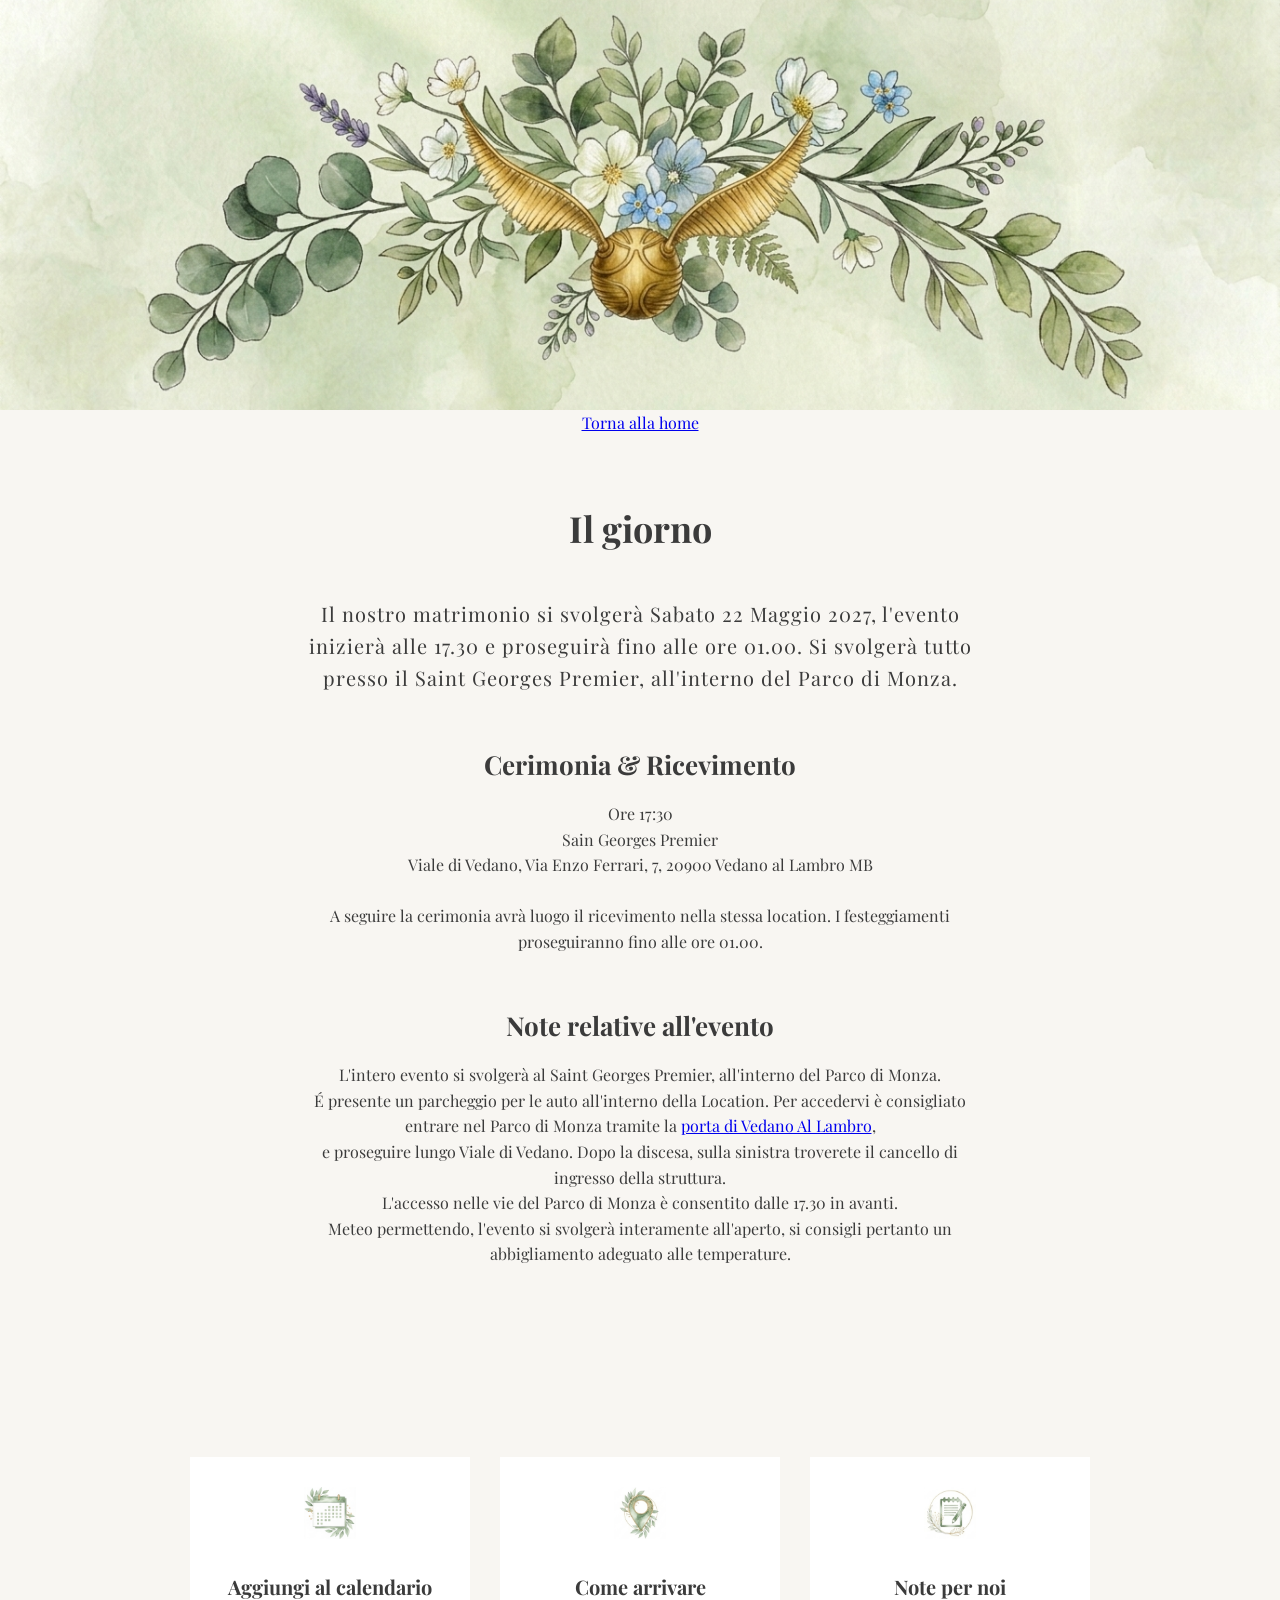
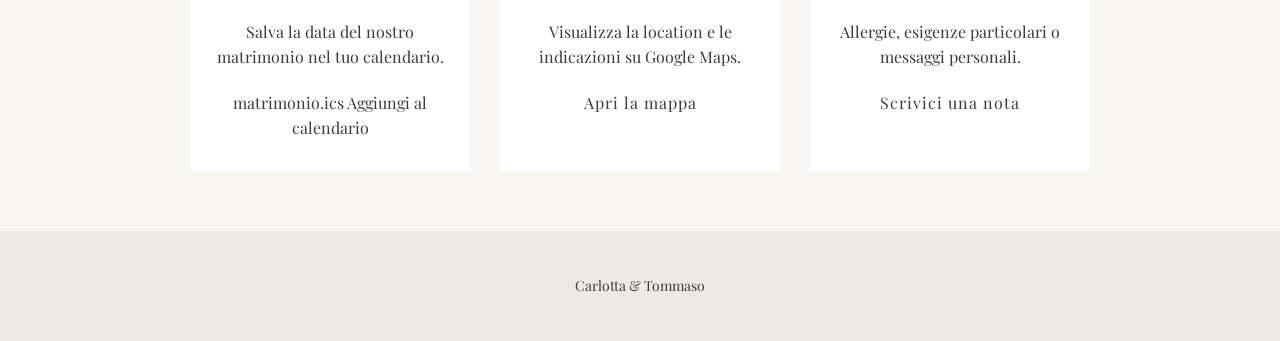
==== evento.html @ 3b08de0f "Update evento.html" ====
<!DOCTYPE html>
<html lang="it">
<head>
  <meta charset="UTF-8">
  <title>Carlotta & Tommaso – Il giorno</title>
  <link rel="preconnect" href="https://fonts.googleapis.com">
  <link rel="preconnect" href="https://fonts.gstatic.com" crossorigin>
  <link href="https://fonts.googleapis.com/css2?family=Playfair+Display:wght@400;500&display=swap" rel="stylesheet">
  <meta name="viewport" content="width=device-width, initial-scale=1.0">
  <link rel="stylesheet" href="style.css">
</head>
<body>

<body>

  <!-- HEADER SEMPLICE -->
    
  <header class="header">
    <img src="header.png" alt="Logo" class="header-image">
    <a href="index.html">Torna alla home</a></li>
    </a>
  </header>

  <!-- CONTENUTO PRINCIPALE -->
  <main class="page-content">

    <h1>Il giorno</h1>

    <section class="event-section">
      <p class="event-date">
        Il nostro matrimonio si svolgerà Sabato 22 Maggio 2027, l'evento inizierà alle 17.30 e proseguirà fino alle ore 01.00. Si svolgerà tutto presso il Saint Georges Premier, all'interno del Parco di Monza.
      </p>
    </section>

    <!-- CERIMONIA -->
    <section class="event-section">
      <h2>Cerimonia & Ricevimento</h2>
      <p>
        Ore 17:30<br>
        Sain Georges Premier<br>
        Viale di Vedano, Via Enzo Ferrari, 7, 20900 Vedano al Lambro MB<br>
        <br>
        A seguire la cerimonia avrà luogo il ricevimento nella stessa location. I festeggiamenti proseguiranno fino alle ore 01.00.
      </p>
    </section>

    <!-- RICEVIMENTO -->
    <section class="event-section">
      <h2>Note relative all'evento</h2>
      <p>
        L'intero evento si svolgerà al Saint Georges Premier, all'interno del Parco di Monza.<br>
        &#201 presente un parcheggio per le auto all'interno della Location. Per accedervi è consigliato entrare nel Parco di Monza tramite la <a href="https://maps.app.goo.gl/5zfDRgqbhvDYKf9f7">porta di Vedano Al Lambro</a>, <br>
        e proseguire lungo Viale di Vedano. Dopo la discesa, sulla sinistra troverete il cancello di ingresso della struttura.<br>
        L'accesso nelle vie del Parco di Monza è consentito dalle 17.30 in avanti.<br>
        Meteo permettendo, l'evento si svolgerà interamente all'aperto, si consigli pertanto un abbigliamento adeguato alle temperature. <br>
      </p>
    </section>

  </main>
<section class="info-cards">
  <div class="card">
  <img src="calendario.png" alt="Calendario" class="card-icon">

  <h3>Aggiungi al calendario</h3>
  <p>Salva la data del nostro matrimonio nel tuo calendario.</p>
  matrimonio.ics
    Aggiungi al calendario
  </a>
</div>

  <div class="card">
    <img src="luogo.png" alt="Mappa" class="card-icon">
    <h3>Come arrivare</h3>
    <p>Visualizza la location e le indicazioni su Google Maps.</p>
    <a href="https://maps.app.goo.gl/1LUDcCnYyGX7gxTK9" target="_blank" class="card-link">
      Apri la mappa
    </a>
  </div>

  <div class="card">
    <img src="nota.png" alt="Note" class="card-icon">
    <h3>Note per noi</h3>
    <p>
      Allergie, esigenze particolari o messaggi personali.
    </p>
    <a href="https://docs.google.com/forms/d/e/1FAIpQLSdIt-i0WMD_kgFpXxeflceKLCI9ovgzytCkhIRUDU4pPfE-tQ/viewform?usp=publish-editor" class="card-link">Scrivici una nota</a>
  </div>
</section>
  <!-- FOOTER -->
  <footer>
    <p>Carlotta & Tommaso</p>
  </footer>

</body>
</html>
---- style.css ----
/* RESET SPAZI IN ALTO */
body {
  margin: 0;
  padding: 0;
  font-family: 'Playfair Display', serif;
  background-color: #f8f6f2;
  color: #3b3b3b;
  line-height: 1.6;
  text-align: center;
}

/* HEADER */
.header {
  margin: 0;
  padding: 0;
  width: 100%;
}

/* IMMAGINE DI INTESTAZIONE RESPONSIVE */
.header-image {
  display: block;
  width: 100%;
  height: auto;
  max-width: 100%;

  /* LIMITI DI ALTEZZA */
  max-height: 60vh;          /* desktop */
  object-fit: contain;
}

@media (max-width: 768px) {
  .header-image {
    max-height: 35vh;   /* molto più compatta su mobile */
  }
}

/* INDICE HOME */
.home-index {
  max-width: 600px;
  margin: 0 auto;          /* CENTRO REALE */
  padding: 20px 20px 80px;
}


/* ELIMINAZIONE COMPLETA ELENCO */
.home-index ul {
  list-style: none;       /* elimina i punti */
  padding: 0;             /* elimina rientri */
  margin: 0;
}

/* SPAZIATURA VOCI */
.home-index li {
  margin: 22px 0;
}

/* LINK ELEGANTI */
.home-index a {
  font-size: 24px;        /* più grande */
  text-decoration: none; /* niente sottolineatura */
  color: #3b3b3b;         /* niente blu */
  letter-spacing: 1.5px;
  transition: opacity 0.2s ease;
}

/* EFFETTO HOVER DISCRETO */
.home-index a:hover {
  opacity: 0.6;
}

/* FOOTER */
footer {
  background-color: #ede9e3;
  padding: 30px 20px;
  font-size: 14px;
}

/* MOBILE */
@media (max-width: 600px) {
  .logo {
    max-width: 240px;
  }

  .home-index a {
    font-size: 20px;
  }
}

/* SEZIONE 3 CASELLE */
.info-cards {
  display: flex;
  justify-content: center;
  gap: 30px;
  padding: 60px 20px;
  max-width: 1000px;
  margin: 0 auto;
}

.card {
  background-color: #ffffff;
  padding: 30px 25px;
  width: 100%;
  max-width: 280px;
  box-sizing: border-box;
}

.card h3 {
  font-size: 20px;
  margin-bottom: 15px;
}

.card p {
  font-size: 16px;
  margin-bottom: 20px;
}

.card-link {
  font-size: 16px;
  text-decoration: none;
  color: #3b3b3b;
  letter-spacing: 1px;
}

.card-link:hover {
  text-decoration: underline;
}

/* MOBILE */
@media (max-width: 800px) {
  .info-cards {
    flex-direction: column;
    align-items: center;
  }
}

/* ICONE CARD */
.card-icon {
  width: 52px;
  height: auto;
  margin-bottom: 5px;
  opacity: 0.75; /* effetto elegante, non invadente */
}

/* PAGINE INTERNE */
.page-header {
  text-align: center;
  padding: 20px;
}

.page-header a {
  text-decoration: none;
  font-size: 14px;
  color: #3b3b3b;
  letter-spacing: 1px;
}

.page-header a:hover {
  text-decoration: underline;
}

.page-content {
  max-width: 700px;
  margin: 0 auto;
  padding: 40px 20px 80px;
  text-align: center;
}

.page-content h1 {
  font-size: 36px;
  margin-bottom: 40px;
}

.event-section {
  margin-bottom: 50px;
}

.event-date {
  font-size: 20px;
  letter-spacing: 1px;
}

.event-section h2 {
  font-size: 26px;
  margin-bottom: 15px;
}

/* RSVP */
.rsvp-box {
  margin-top: 40px;
}


.rsvp-box iframe {
  border: none;
}

.rsvp-box a {
  font-size: 18px;
  text-decoration: none;
  color: #3b3b3b;
  letter-spacing: 1px;
}

.rsvp-box a:hover {
  text-decoration: underline;
}
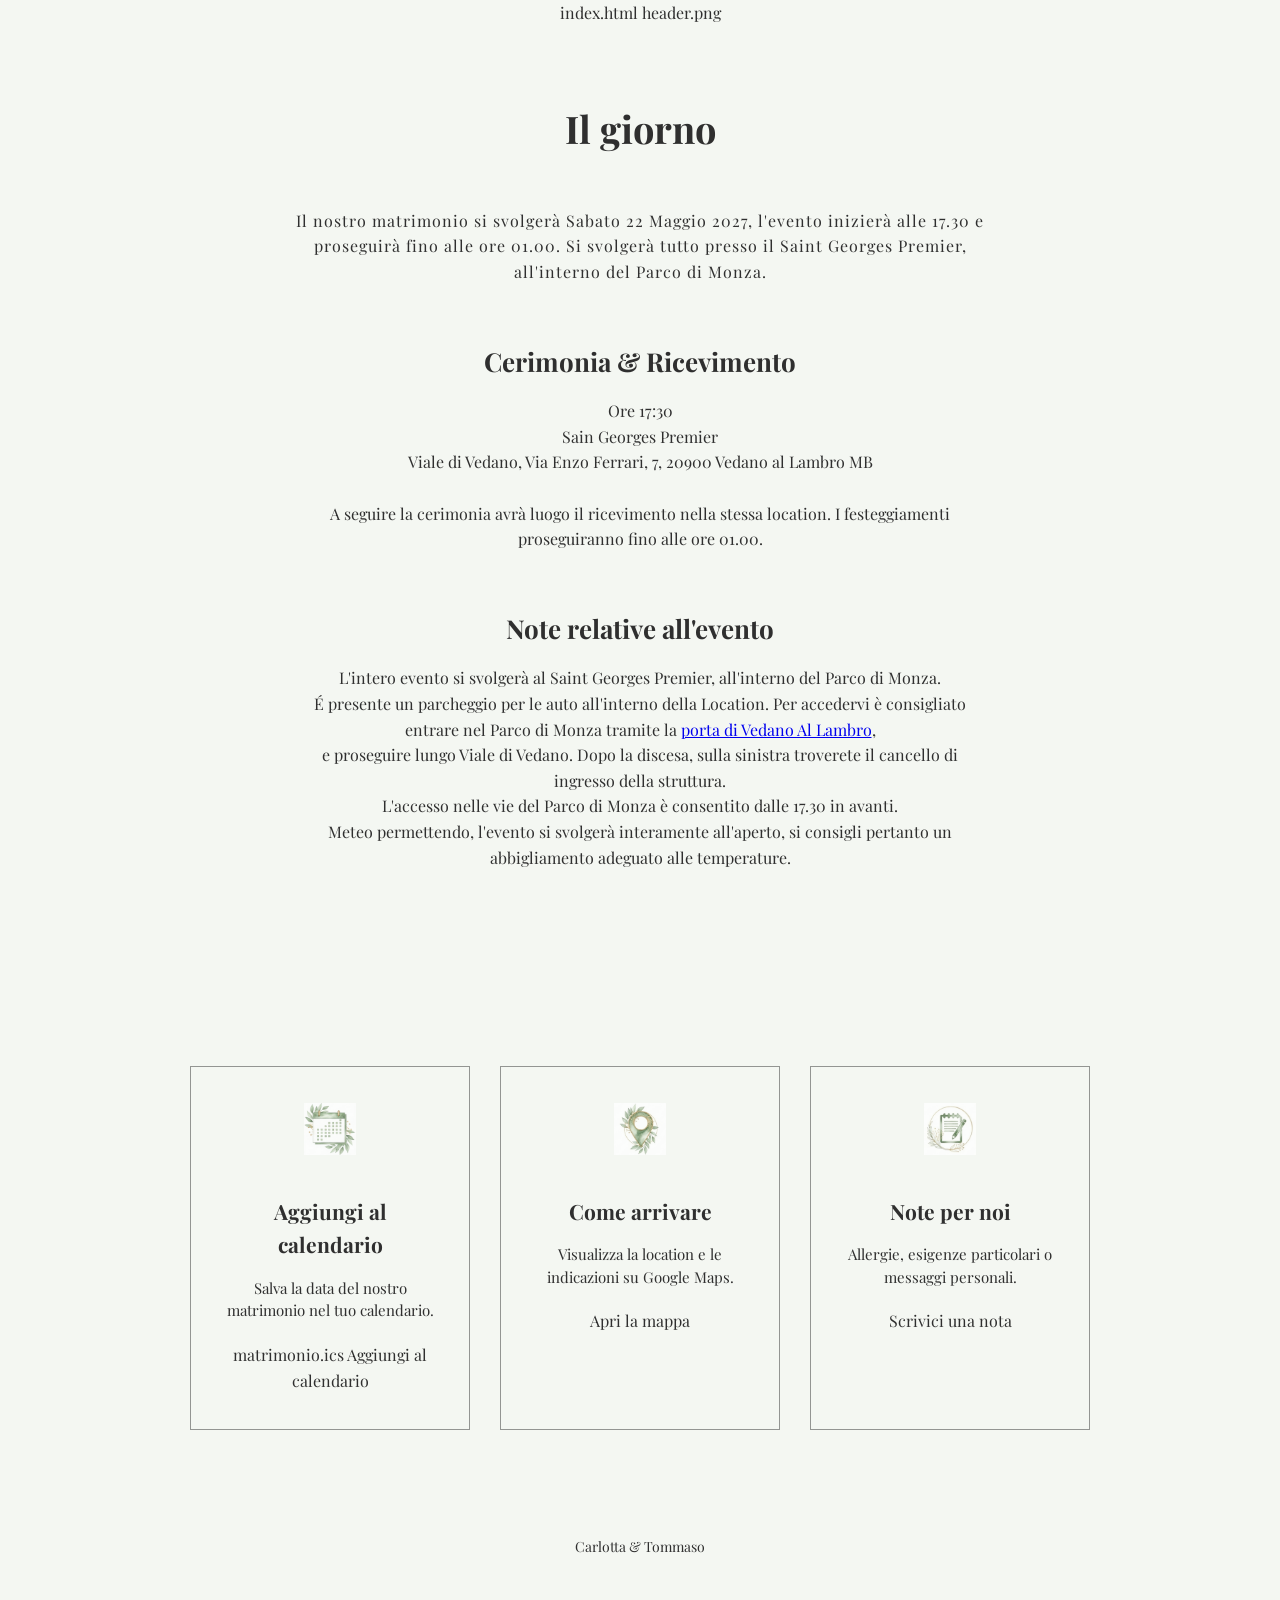
==== commit f8813a24: "Update evento.html" ====
--- a/evento.html
+++ b/evento.html
@@ -14,12 +14,18 @@
 <body>
 
   <!-- HEADER SEMPLICE -->
-    
-  <header class="header">
+  
+<header class="site-header">
+  index.html
+    header.png
+  </a>
+</header>
+  
+<!-- <header class="header">
     <img src="header.png" alt="Logo" class="header-image">
     <a href="index.html">Torna alla home</a></li>
     </a>
-  </header>
+  </header> -->
 
   <!-- CONTENUTO PRINCIPALE -->
   <main class="page-content">
@@ -87,9 +93,10 @@
   </div>
 </section>
   <!-- FOOTER -->
-  <footer>
-    <p>Carlotta & Tommaso</p>
-  </footer>
+  <footer class="site-footer">
+  <p>Carlotta & Tommaso</p>
+</footer>
+
 
 </body>
 </html>
--- a/style.css
+++ b/style.css
@@ -1,10 +1,10 @@
-/* RESET SPAZI IN ALTO */
+/* RESET E BASE */
 body {
   margin: 0;
   padding: 0;
   font-family: 'Playfair Display', serif;
-  background-color: #f8f6f2;
-  color: #3b3b3b;
+  background-color: #f4f7f2;
+  color: #2f2f2f;
   line-height: 1.6;
   text-align: center;
 }
@@ -12,81 +12,57 @@
 /* HEADER */
 .header {
   margin: 0;
-  padding: 0;
-  width: 100%;
-}
-
-/* IMMAGINE DI INTESTAZIONE RESPONSIVE */
+  padding-bottom: 32px;
+  width: 100%;
+}
+
+/* IMMAGINE HEADER RESPONSIVE */
 .header-image {
   display: block;
   width: 100%;
   height: auto;
   max-width: 100%;
-
-  /* LIMITI DI ALTEZZA */
-  max-height: 60vh;          /* desktop */
+  max-height: 60vh;
   object-fit: contain;
 }
 
 @media (max-width: 768px) {
   .header-image {
-    max-height: 35vh;   /* molto più compatta su mobile */
+    max-height: 35vh;
   }
 }
 
-/* INDICE HOME */
+/* HOME INDEX */
 .home-index {
   max-width: 600px;
-  margin: 0 auto;          /* CENTRO REALE */
-  padding: 20px 20px 80px;
-}
-
-
-/* ELIMINAZIONE COMPLETA ELENCO */
+  margin: 0 auto;
+  padding: 32px 20px 72px;
+}
+
 .home-index ul {
-  list-style: none;       /* elimina i punti */
-  padding: 0;             /* elimina rientri */
-  margin: 0;
-}
-
-/* SPAZIATURA VOCI */
+  list-style: none;
+  padding: 0;
+  margin: 0;
+}
+
 .home-index li {
-  margin: 22px 0;
-}
-
-/* LINK ELEGANTI */
+  margin: 28px 0;
+}
+
 .home-index a {
-  font-size: 24px;        /* più grande */
-  text-decoration: none; /* niente sottolineatura */
-  color: #3b3b3b;         /* niente blu */
-  letter-spacing: 1.5px;
-  transition: opacity 0.2s ease;
-}
-
-/* EFFETTO HOVER DISCRETO */
+  font-size: 26px;
+  text-decoration: none;
+  color: #2f2f2f;
+  letter-spacing: 1.6px;
+  transition: color 0.2s ease, opacity 0.2s ease;
+}
+
 .home-index a:hover {
-  opacity: 0.6;
-}
-
-/* FOOTER */
-footer {
-  background-color: #ede9e3;
-  padding: 30px 20px;
-  font-size: 14px;
-}
-
-/* MOBILE */
-@media (max-width: 600px) {
-  .logo {
-    max-width: 240px;
-  }
-
-  .home-index a {
-    font-size: 20px;
-  }
-}
-
-/* SEZIONE 3 CASELLE */
+  opacity: 0.7;
+  color: #7a6f5b;
+}
+
+/* INFO CARDS */
 .info-cards {
   display: flex;
   justify-content: center;
@@ -97,35 +73,42 @@
 }
 
 .card {
-  background-color: #ffffff;
-  padding: 30px 25px;
-  width: 100%;
+  background-color: #f4f7f2;
+  border: 1px solid rgba(0, 0, 0, 0.4);
+  padding: 36px 28px;
   max-width: 280px;
   box-sizing: border-box;
 }
 
 .card h3 {
-  font-size: 20px;
-  margin-bottom: 15px;
+  font-size: 21px;
+  margin-bottom: 12px;
 }
 
 .card p {
-  font-size: 16px;
+  font-size: 15px;
+  line-height: 1.5;
   margin-bottom: 20px;
 }
 
 .card-link {
   font-size: 16px;
   text-decoration: none;
-  color: #3b3b3b;
-  letter-spacing: 1px;
+  color: #2f2f2f;
 }
 
 .card-link:hover {
+  color: #7a6f5b;
   text-decoration: underline;
 }
 
-/* MOBILE */
+/* ICONE */
+.card-icon {
+  width: 52px;
+  margin-bottom: 12px;
+  opacity: 0.75;
+}
+
 @media (max-width: 800px) {
   .info-cards {
     flex-direction: column;
@@ -133,25 +116,15 @@
   }
 }
 
-/* ICONE CARD */
-.card-icon {
-  width: 52px;
-  height: auto;
-  margin-bottom: 5px;
-  opacity: 0.75; /* effetto elegante, non invadente */
-}
-
 /* PAGINE INTERNE */
 .page-header {
-  text-align: center;
   padding: 20px;
 }
 
 .page-header a {
+  font-size: 14px;
   text-decoration: none;
-  font-size: 14px;
-  color: #3b3b3b;
-  letter-spacing: 1px;
+  color: #2f2f2f;
 }
 
 .page-header a:hover {
@@ -161,17 +134,17 @@
 .page-content {
   max-width: 700px;
   margin: 0 auto;
-  padding: 40px 20px 80px;
-  text-align: center;
+  padding: 48px 20px 80px;
 }
 
 .page-content h1 {
-  font-size: 36px;
-  margin-bottom: 40px;
-}
-
+  font-size: 38px;
+  margin-bottom: 48px;
+}
+
+/* EVENTO */
 .event-section {
-  margin-bottom: 50px;
+  margin-bottom: 56px;
 }
 
 .event-date {
@@ -181,26 +154,80 @@
 
 .event-section h2 {
   font-size: 26px;
-  margin-bottom: 15px;
 }
 
 /* RSVP */
 .rsvp-box {
-  margin-top: 40px;
-}
-
+  margin-top: 48px;
+}
 
 .rsvp-box iframe {
   border: none;
-}
-
-.rsvp-box a {
-  font-size: 18px;
-  text-decoration: none;
-  color: #3b3b3b;
+  margin-top: 12px;
+}
+
+/* FOOTER */
+footer {
+  background-color: #f0ede6;
+  padding: 30px 20px;
+  font-size: 14px;
+}
+
+/* HEADER UNIFICATO */
+.site-header {
+  margin: 0;
+  padding: 0;
+  width: 100%;
+}
+
+.site-header a {
+  display: block;
+}
+
+/* IMMAGINE HEADER */
+.site-header img {
+  display: block;
+  width: 100%;
+  height: auto;
+  max-height: 60vh;
+  object-fit: contain;
+}
+
+@media (max-width: 768px) {
+  .site-header img {
+    max-height: 35vh;
+  }
+}
+
+/* FOOTER UNIFICATO */
+.site-footer {
+  background-color: #f4f7f2;
+  padding: 32px 20px;
+  font-size: 14px;
+  text-align: center;
+}
+
+/* SEPARATORI ELEGANTI */
+.divider {
+  width: 60px;
+  height: 1px;
+  background-color: rgba(0, 0, 0, 0.08);
+  margin: 48px auto;
+}
+
+/* EVENTO - RITMO MIGLIORATO */
+.event-date {
+  font-size: 20px;
   letter-spacing: 1px;
-}
-
-.rsvp-box a:hover {
-  text-decoration: underline;
-}
+  margin-bottom: 48px;
+}
+
+.event-section h2 {
+  font-size: 26px;
+  margin-bottom: 16px;
+}
+
+.event-section p {
+  font-size: 16px;
+  line-height: 1.6;
+}
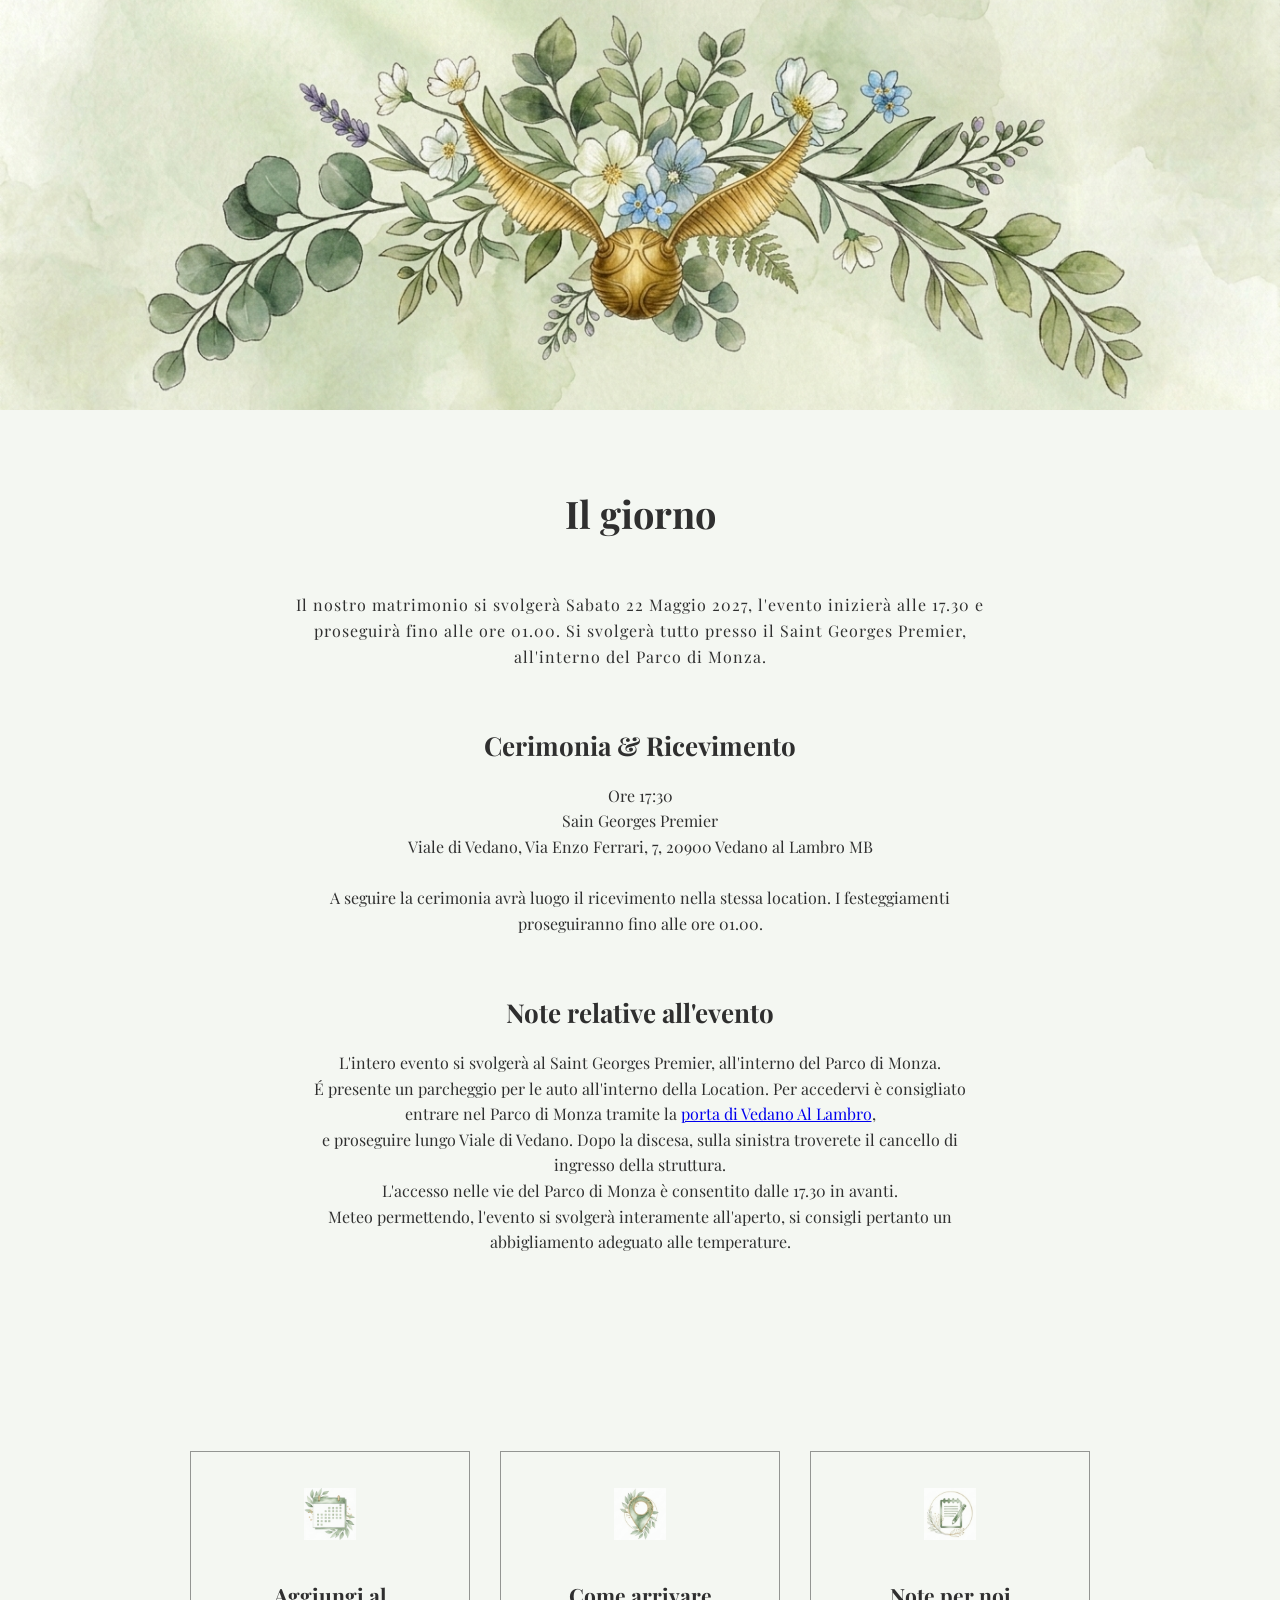
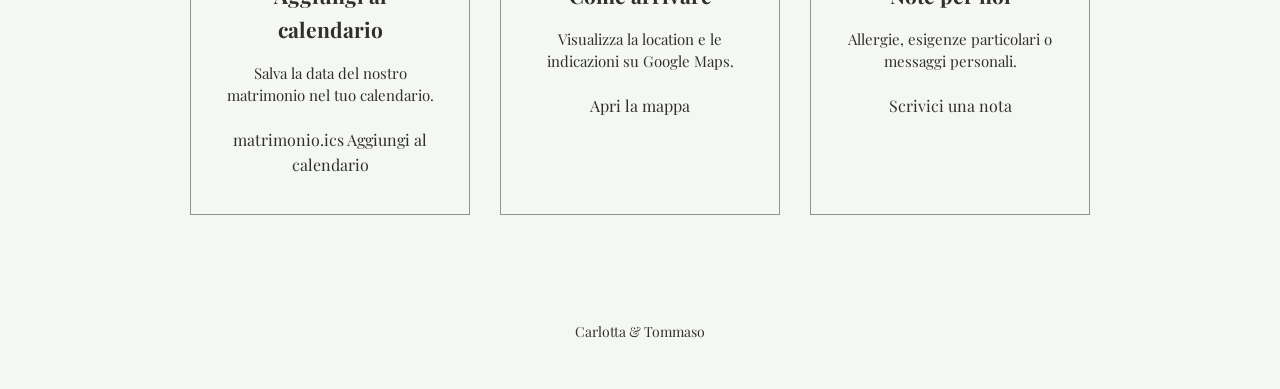
==== commit 0232be52: "Update evento.html" ====
--- a/evento.html
+++ b/evento.html
@@ -16,8 +16,8 @@
   <!-- HEADER SEMPLICE -->
   
 <header class="site-header">
-  index.html
-    header.png
+  <a href="index.html">
+    <img src="header.png" alt="Carlotta e Tommaso – 12 giugno 2026" class="site-header-image">
   </a>
 </header>
   
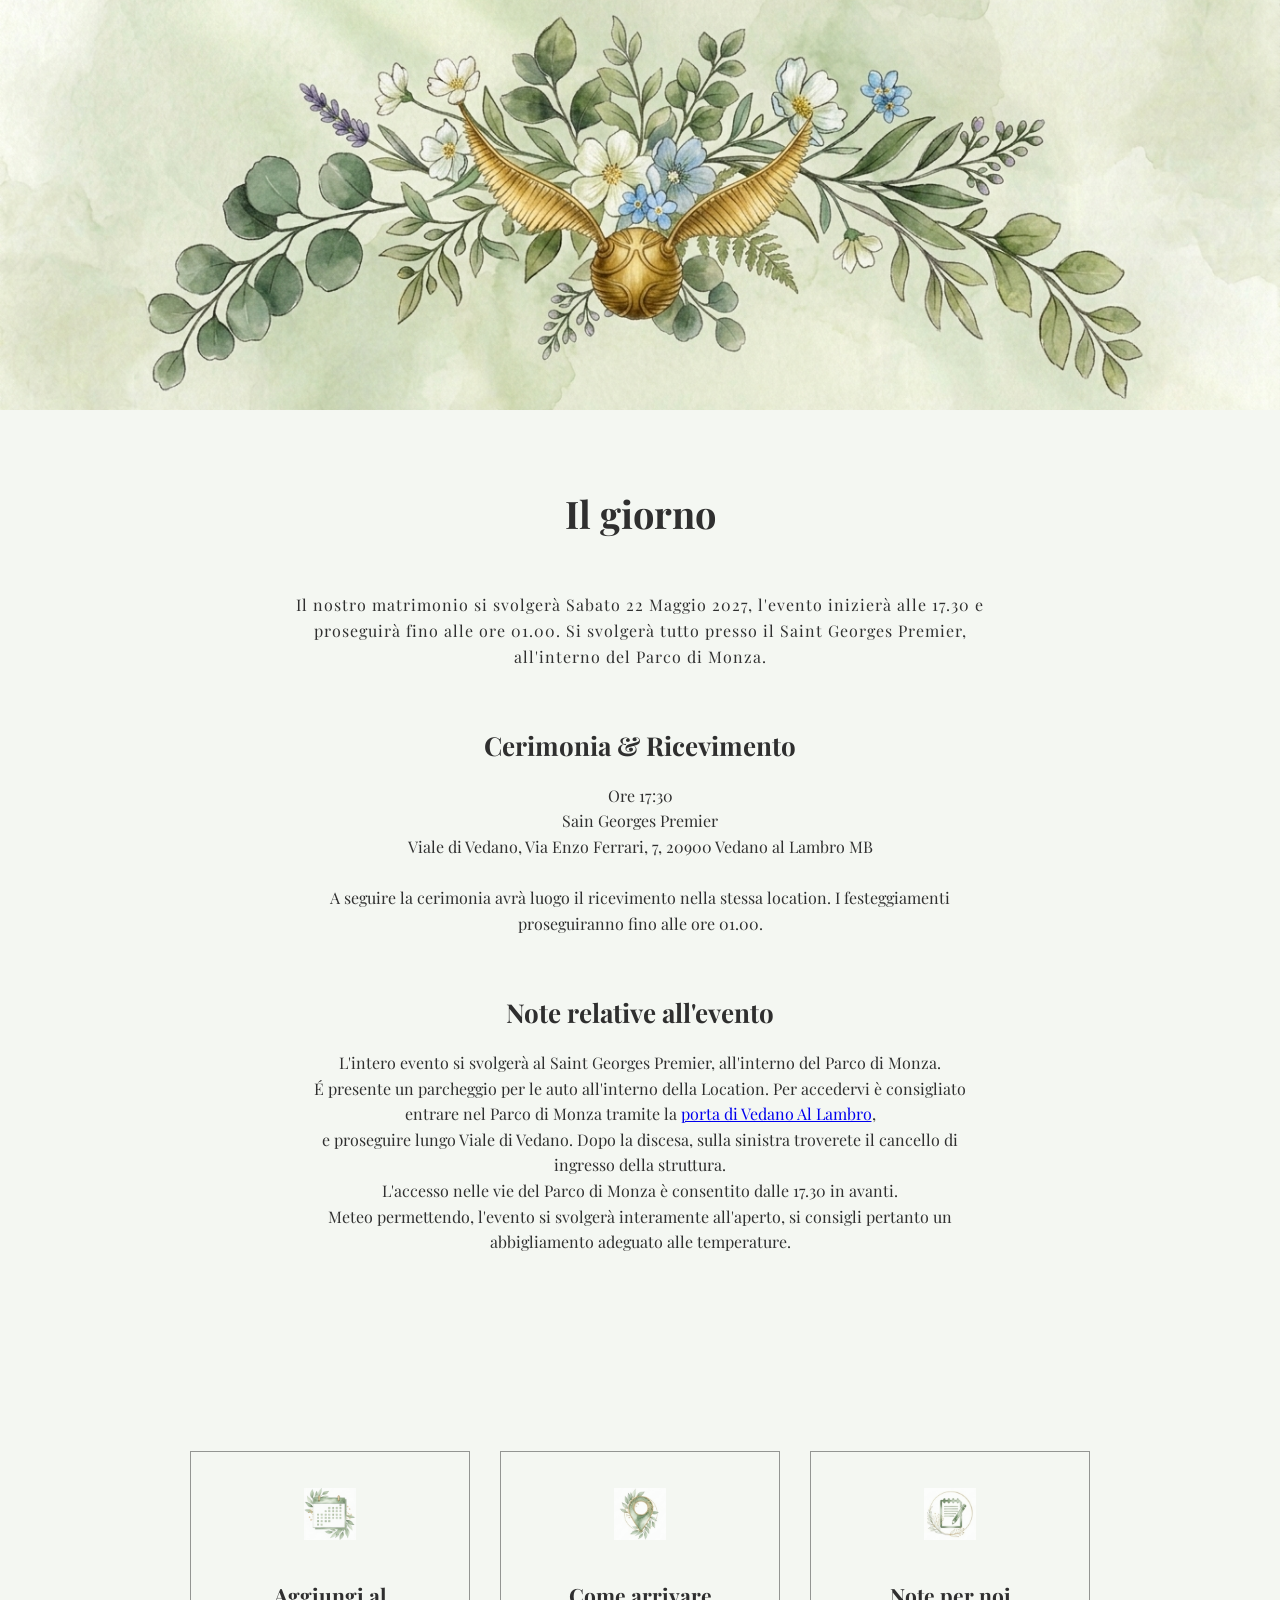
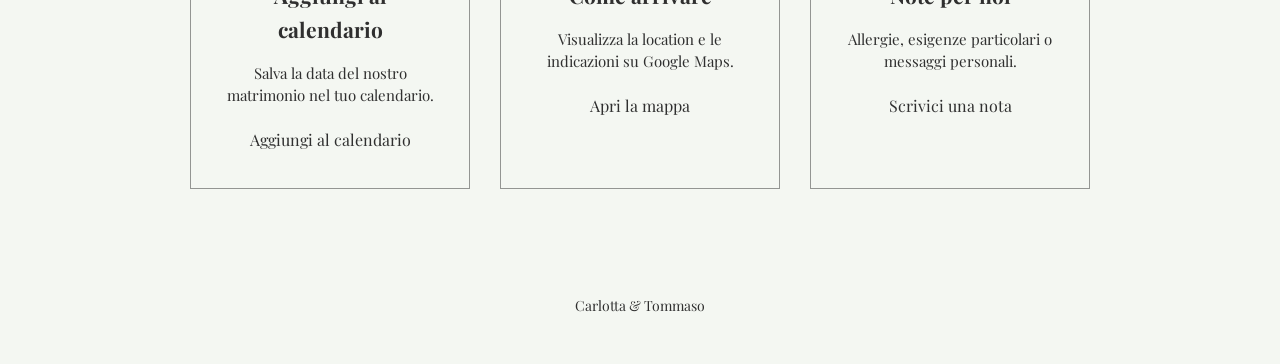
==== commit 70c16ff4: "Update evento.html" ====
--- a/evento.html
+++ b/evento.html
@@ -64,12 +64,12 @@
 
   </main>
 <section class="info-cards">
-  <div class="card">
+   <div class="card">
   <img src="calendario.png" alt="Calendario" class="card-icon">
 
   <h3>Aggiungi al calendario</h3>
   <p>Salva la data del nostro matrimonio nel tuo calendario.</p>
-  matrimonio.ics
+  <a href="matrimonio.ics" target="_blank" class="card-link">
     Aggiungi al calendario
   </a>
 </div>
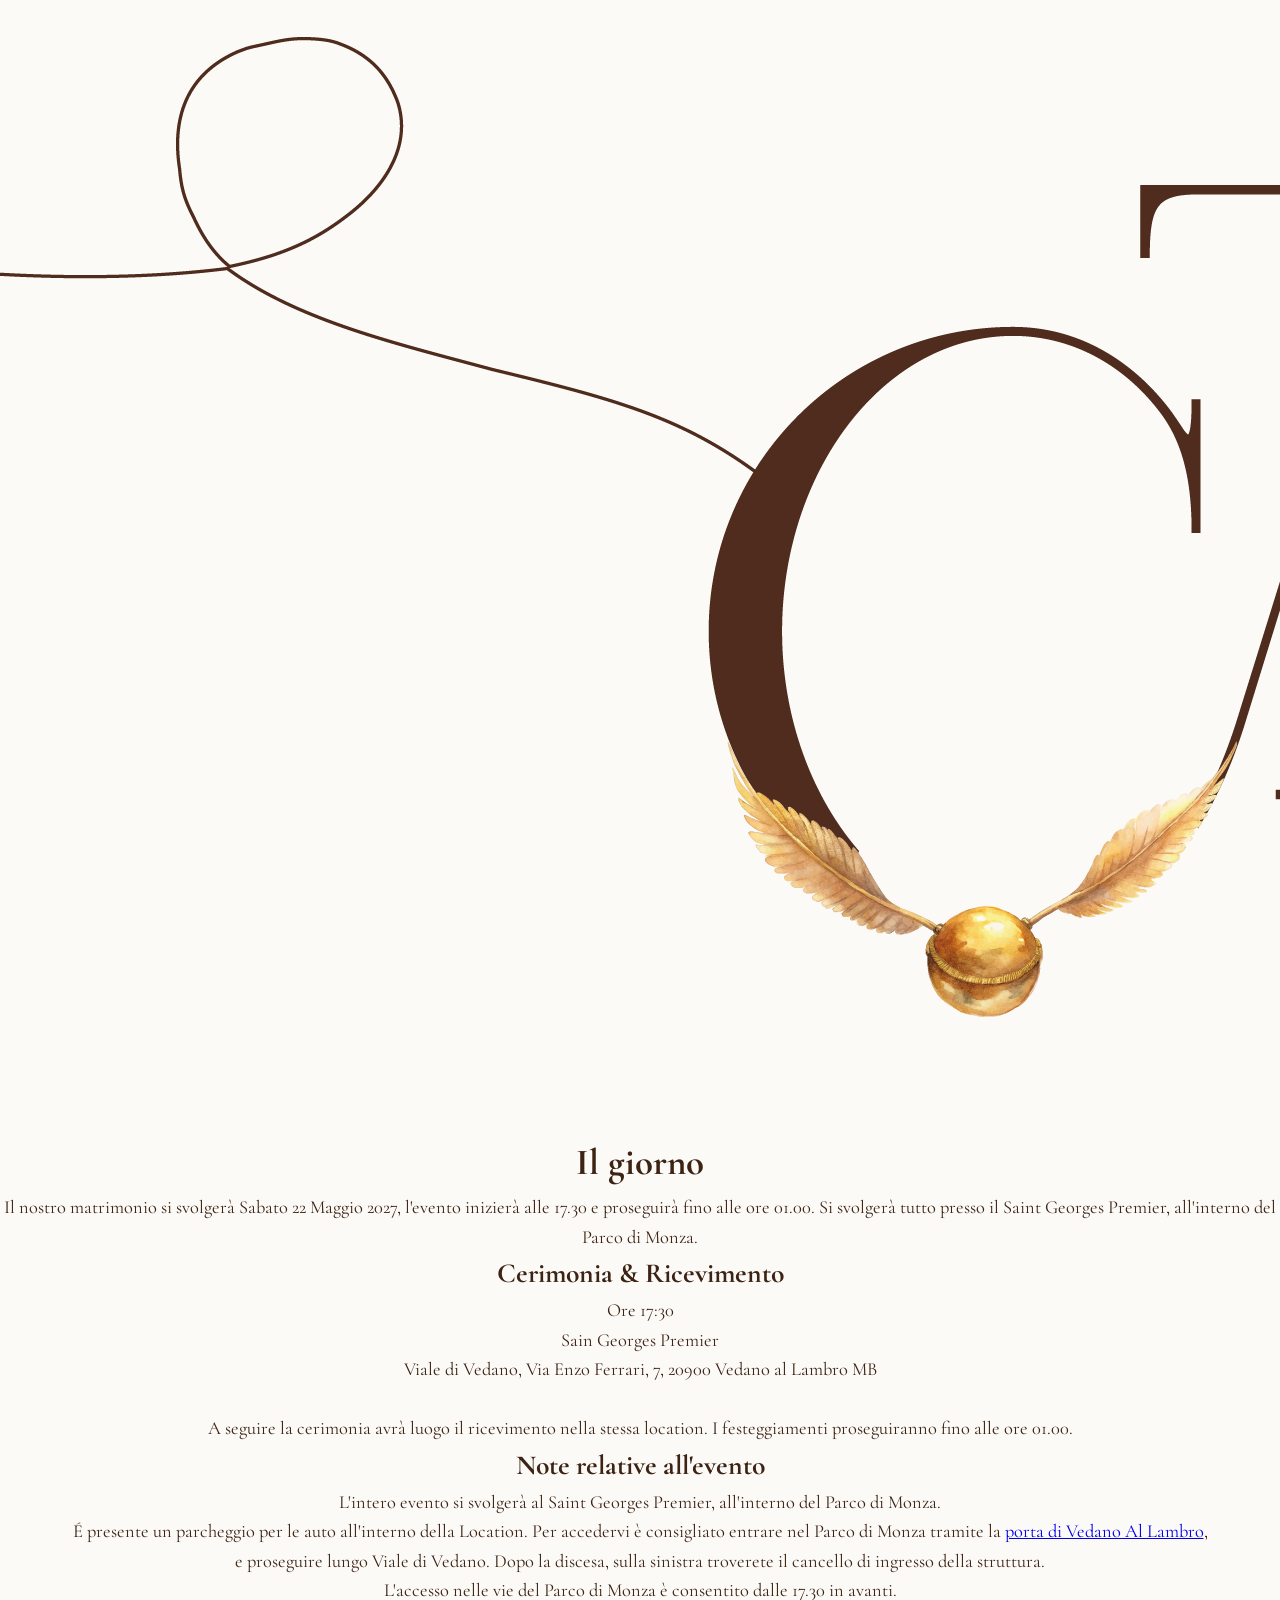
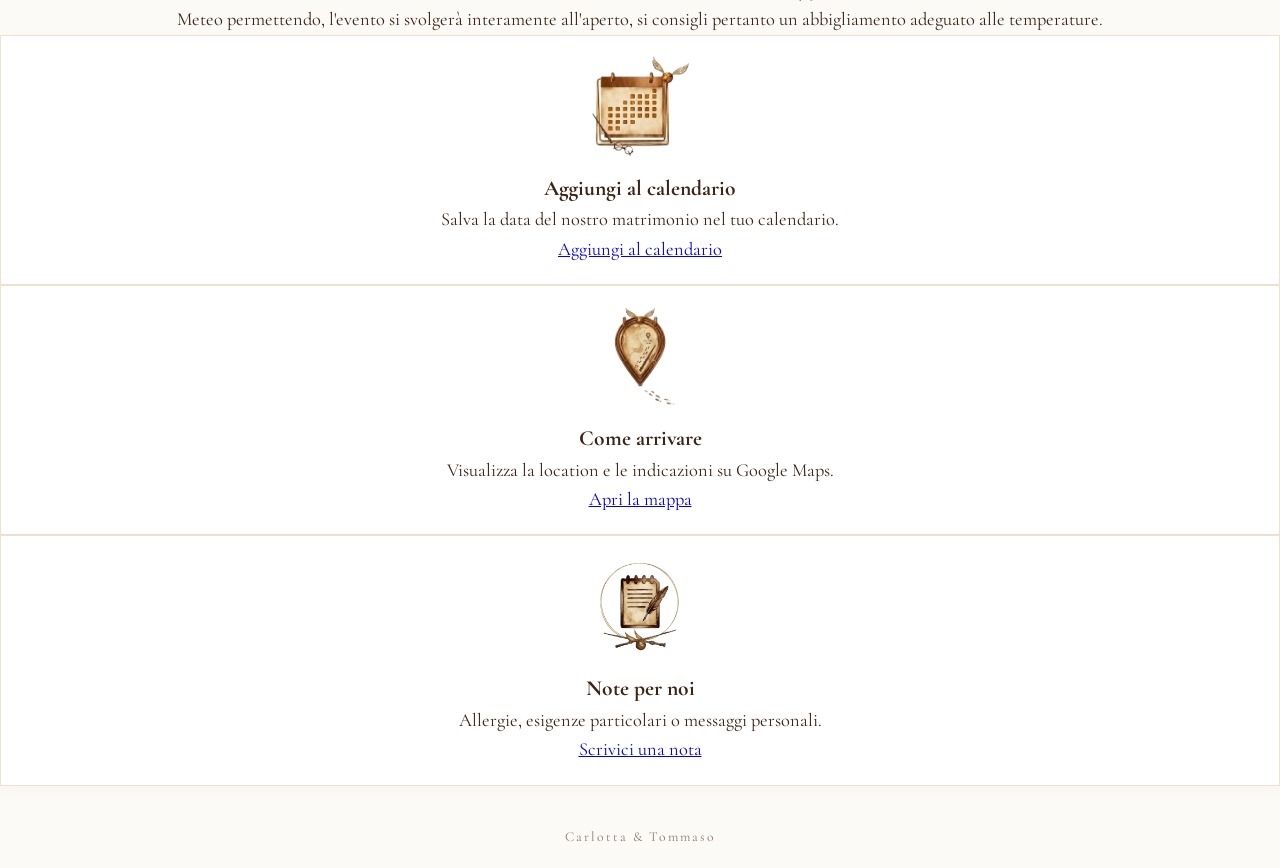
==== commit 6056d289: "Update evento.html" ====
--- a/evento.html
+++ b/evento.html
@@ -17,7 +17,7 @@
   
 <header class="site-header">
   <a href="index.html">
-    <img src="header.png" alt="Carlotta e Tommaso – 12 giugno 2026" class="site-header-image">
+    <img src="C&T.png" alt="Carlotta e Tommaso – 12 giugno 2026" class="site-header-image">
   </a>
 </header>
   
@@ -65,7 +65,7 @@
   </main>
 <section class="info-cards">
    <div class="card">
-  <img src="calendario.png" alt="Calendario" class="card-icon">
+  <img src="Calen.png" alt="Calendario" class="card-icon">
 
   <h3>Aggiungi al calendario</h3>
   <p>Salva la data del nostro matrimonio nel tuo calendario.</p>
@@ -75,7 +75,7 @@
 </div>
 
   <div class="card">
-    <img src="luogo.png" alt="Mappa" class="card-icon">
+    <img src="Geotag.png" alt="Mappa" class="card-icon">
     <h3>Come arrivare</h3>
     <p>Visualizza la location e le indicazioni su Google Maps.</p>
     <a href="https://maps.app.goo.gl/1LUDcCnYyGX7gxTK9" target="_blank" class="card-link">
@@ -84,7 +84,7 @@
   </div>
 
   <div class="card">
-    <img src="nota.png" alt="Note" class="card-icon">
+    <img src="Blocconote.png" alt="Note" class="card-icon">
     <h3>Note per noi</h3>
     <p>
       Allergie, esigenze particolari o messaggi personali.
--- a/style.css
+++ b/style.css
@@ -1,233 +1,253 @@
-/* RESET E BASE */
-body {
+/* Importazione dei font dalla partecipazione */
+@import url('https://fonts.googleapis.com/css2?family=Cinzel:wght@400;500;600;700&family=Cormorant+Garamond:ital,wght@0,300;0,400;0,600;1,400&display=swap');
+
+:root {
+  --color-primary: #3D2314;     /* Marrone Moka scuro */
+  --color-secondary: #5C3A21;   /* Marrone tonalità media */
+  --color-accent: #C5A059;      /* Dettaglio dorato */
+  --color-bg: #FCFAF7;          /* Sfondo panna/caldo */
+  --color-white: #FFFFFF;
+  --font-serif-header: 'Cinzel', serif;
+  --font-serif-body: 'Cormorant Garamond', serif;
+}
+
+* {
   margin: 0;
   padding: 0;
-  font-family: 'Playfair Display', serif;
-  background-color: #f4f7f2;
-  color: #2f2f2f;
+  box-sizing: border-box;
+}
+
+body {
+  background-color: var(--color-bg);
+  color: var(--color-primary);
+  font-family: var(--font-serif-body);
+  font-size: 1.15rem;
   line-height: 1.6;
   text-align: center;
-}
-
-/* HEADER */
-.header {
-  margin: 0;
-  padding-bottom: 32px;
-  width: 100%;
-}
-
-/* IMMAGINE HEADER RESPONSIVE */
-.header-image {
-  display: block;
-  width: 100%;
-  height: auto;
-  max-width: 100%;
-  max-height: 60vh;
-  object-fit: contain;
-}
-
-@media (max-width: 768px) {
-  .header-image {
-    max-height: 35vh;
-  }
-}
-
-/* HOME INDEX */
-.home-index {
-  max-width: 600px;
-  margin: 0 auto;
-  padding: 32px 20px 72px;
-}
-
-.home-index ul {
-  list-style: none;
   padding: 0;
-  margin: 0;
-}
-
-.home-index li {
-  margin: 28px 0;
-}
-
-.home-index a {
-  font-size: 26px;
-  text-decoration: none;
-  color: #2f2f2f;
-  letter-spacing: 1.6px;
-  transition: color 0.2s ease, opacity 0.2s ease;
-}
-
-.home-index a:hover {
-  opacity: 0.7;
-  color: #7a6f5b;
-}
-
-/* INFO CARDS */
-.info-cards {
-  display: flex;
-  justify-content: center;
-  gap: 30px;
-  padding: 60px 20px;
+}
+
+/* Container principale */
+.container {
   max-width: 1000px;
   margin: 0 auto;
-}
-
-.card {
-  background-color: #f4f7f2;
-  border: 1px solid rgba(0, 0, 0, 0.4);
-  padding: 36px 28px;
-  max-width: 280px;
-  box-sizing: border-box;
-}
-
-.card h3 {
-  font-size: 21px;
-  margin-bottom: 12px;
-}
-
-.card p {
-  font-size: 15px;
-  line-height: 1.5;
-  margin-bottom: 20px;
-}
-
-.card-link {
-  font-size: 16px;
-  text-decoration: none;
-  color: #2f2f2f;
-}
-
-.card-link:hover {
-  color: #7a6f5b;
-  text-decoration: underline;
-}
-
-/* ICONE */
-.card-icon {
-  width: 52px;
-  margin-bottom: 12px;
-  opacity: 0.75;
-}
-
-@media (max-width: 800px) {
-  .info-cards {
-    flex-direction: column;
-    align-items: center;
-  }
-}
-
-/* PAGINE INTERNE */
-.page-header {
   padding: 20px;
-}
-
-.page-header a {
-  font-size: 14px;
-  text-decoration: none;
-  color: #2f2f2f;
-}
-
-.page-header a:hover {
-  text-decoration: underline;
-}
-
-.page-content {
-  max-width: 700px;
+  width: 100%;
+}
+
+/* 1. Header & Logo Ingrandito */
+header {
+  padding: 30px 0 10px 0;
+  width: 100%;
+}
+
+.logo-container {
+  display: flex;
+  justify-content: center;
+  align-items: center;
+  width: 100%;
+}
+
+.logo-container img {
+  max-width: 600px; /* Logo ingrandito per una visibilità ottimale */
+  width: 100%;
+  height: auto;
+  display: block;
   margin: 0 auto;
-  padding: 48px 20px 80px;
-}
-
-.page-content h1 {
-  font-size: 38px;
-  margin-bottom: 48px;
-}
-
-/* EVENTO */
-.event-section {
-  margin-bottom: 56px;
-}
-
-.event-date {
-  font-size: 20px;
-  letter-spacing: 1px;
-}
-
-.event-section h2 {
-  font-size: 26px;
-}
-
-/* RSVP */
-.rsvp-box {
-  margin-top: 48px;
-}
-
-.rsvp-box iframe {
-  border: none;
-  margin-top: 12px;
-}
-
-/* FOOTER */
-footer {
-  background-color: #f0ede6;
-  padding: 30px 20px;
-  font-size: 14px;
-}
-
-/* HEADER UNIFICATO */
-.site-header {
+}
+
+/* Menu di Navigazione Orizzontale */
+nav {
+  margin: 25px 0 35px 0;
+  border-top: 1px solid rgba(197, 160, 89, 0.25);
+  border-bottom: 1px solid rgba(197, 160, 89, 0.25);
+  padding: 14px 0;
+  width: 100%;
+}
+
+.nav-links {
+  list-style: none; /* Rimuove i punti dell'elenco */
+  display: flex;
+  justify-content: space-evenly; /* Distribuisce le voci in modo omogeneo su tutta la larghezza */
+  align-items: center;
+  gap: 50px; /* Aumenta lo spazio minimo tra un elemento e l'altro */
   margin: 0;
   padding: 0;
-  width: 100%;
-}
-
-.site-header a {
+}
+
+.nav-links li a {
+  font-family: var(--font-serif-header);
+  font-size: 1.05rem;
+  letter-spacing: 2px; /* Aumenta leggermente anche lo spazio tra le singole lettere */
+  text-transform: uppercase;
+  color: var(--color-primary);
+  text-decoration: none;
+  transition: color 0.3s ease;
+}
+
+.nav-links li a:hover {
+  color: var(--color-accent);
+}
+
+
+/* 2. Scheda Principale (Invito) - Correzione Allineamento */
+.invitation-card {
+  background: var(--color-white);
+  border: 1px solid rgba(197, 160, 89, 0.3);
+  padding: 50px 30px;
+  box-shadow: 0 8px 25px rgba(61, 35, 20, 0.04);
+  margin-bottom: 30px;
+  width: 100%; /* Si estende esattamente quanto la griglia sottostante */
+  box-sizing: border-box;
+}
+
+.invitation-subtitle {
+  font-size: 1.2rem;
+  letter-spacing: 2px;
+  color: var(--color-secondary);
+  margin-bottom: 15px;
+  font-style: italic;
+}
+
+.names-heading {
+  font-family: var(--font-serif-header);
+  font-size: 2.5rem;
+  font-weight: 600;
+  letter-spacing: 5px;
+  color: var(--color-primary);
+  text-transform: uppercase;
+  margin: 10px 0;
+}
+
+.names-heading .ampersand {
   display: block;
-}
-
-/* IMMAGINE HEADER */
-.site-header img {
-  display: block;
-  width: 100%;
-  height: auto;
-  max-height: 60vh;
-  object-fit: contain;
-}
-
-@media (max-width: 768px) {
-  .site-header img {
-    max-height: 35vh;
-  }
-}
-
-/* FOOTER UNIFICATO */
-.site-footer {
-  background-color: #f4f7f2;
-  padding: 32px 20px;
-  font-size: 14px;
-  text-align: center;
-}
-
-/* SEPARATORI ELEGANTI */
+  font-family: var(--font-serif-body);
+  font-size: 1.7rem;
+  font-weight: 400;
+  color: var(--color-accent);
+  margin: 2px 0;
+  font-style: italic;
+}
+
 .divider {
   width: 60px;
   height: 1px;
-  background-color: rgba(0, 0, 0, 0.08);
-  margin: 48px auto;
-}
-
-/* EVENTO - RITMO MIGLIORATO */
-.event-date {
-  font-size: 20px;
-  letter-spacing: 1px;
-  margin-bottom: 48px;
-}
-
-.event-section h2 {
-  font-size: 26px;
-  margin-bottom: 16px;
-}
-
-.event-section p {
-  font-size: 16px;
-  line-height: 1.6;
-}
+  background-color: var(--color-accent);
+  margin: 20px auto;
+}
+
+.date-time {
+  font-family: var(--font-serif-header);
+  font-size: 1.1rem;
+  letter-spacing: 2px;
+  text-transform: uppercase;
+  color: var(--color-primary);
+}
+
+/* 3. Griglia a Tre Schede - Perfettamente Allineata alla Scheda Principale */
+.cards-grid {
+  display: flex;
+  flex-direction: row;
+  justify-content: space-between;
+  align-items: stretch;
+  gap: 15px;
+  width: 100%; /* Stessa larghezza della scheda principale */
+  margin-bottom: 30px;
+  box-sizing: border-box;
+}
+
+.card {
+  flex: 1;
+  min-width: 0;
+  background-color: var(--color-white);
+  border: 1px solid rgba(197, 160, 89, 0.3);
+  padding: 20px 15px;
+  box-shadow: 0 4px 12px rgba(61, 35, 20, 0.03);
+  display: flex;
+  flex-direction: column;
+  justify-content: space-between;
+  align-items: center;
+  box-sizing: border-box;
+  transition: transform 0.3s ease, box-shadow 0.3s ease;
+}
+
+.card:hover {
+  transform: translateY(-4px);
+  box-shadow: 0 8px 20px rgba(61, 35, 20, 0.08);
+}
+
+
+/* Dimensione uniforme per tutte le icone delle schede */
+.card img, 
+.card-icon {
+  width: 100px;             /* Larghezza fissa uguale per tutte */
+  height: 100px;            /* Altezza fissa uguale per tutte */
+  object-fit: contain;     /* Mantiene le proporzioni senza tagliare l'immagine */
+  display: block;
+  margin: 0 auto 15px auto; /* Centra l'icona e stacca dal testo sottostante */
+}
+
+.card-title {
+  font-family: var(--font-serif-header);
+  font-size: 1.05rem;
+  letter-spacing: 2px;
+  color: var(--color-primary);
+  margin-bottom: 15px;
+  text-transform: uppercase;
+}
+
+.card-content {
+  font-size: 0.95rem;
+  color: var(--color-secondary);
+  margin-bottom: 20px;
+  flex-grow: 1;
+  display: flex;
+  flex-direction: column;
+  justify-content: center;
+}
+
+.btn-card {
+  display: inline-block;
+  background-color: var(--color-primary);
+  color: var(--color-white);
+  font-family: var(--font-serif-header);
+  font-size: 0.75rem;
+  letter-spacing: 1.5px;
+  text-transform: uppercase;
+  padding: 8px 14px;
+  text-decoration: none;
+  transition: all 0.3s ease;
+  border: 1px solid var(--color-primary);
+  white-space: nowrap;
+}
+
+.btn-card:hover {
+  background-color: transparent;
+  color: var(--color-primary);
+}
+
+/* Adattamento per schermi molto piccoli (Smartphone) */
+@media (max-width: 600px) {
+  .cards-grid {
+    flex-direction: column; /* Sugli schermi stretti dei telefoni si incolonnano per leggibilità */
+  }
+}
+
+/* Footer */
+footer {
+  margin-top: 40px;
+  padding-bottom: 20px;
+  font-size: 0.85rem;
+  color: rgba(61, 35, 20, 0.6);
+  letter-spacing: 2px;
+}
+
+
+  .nav-links {
+    gap: 15px;
+  }
+  
+  .names-heading {
+    font-size: 2rem;
+  }
+}
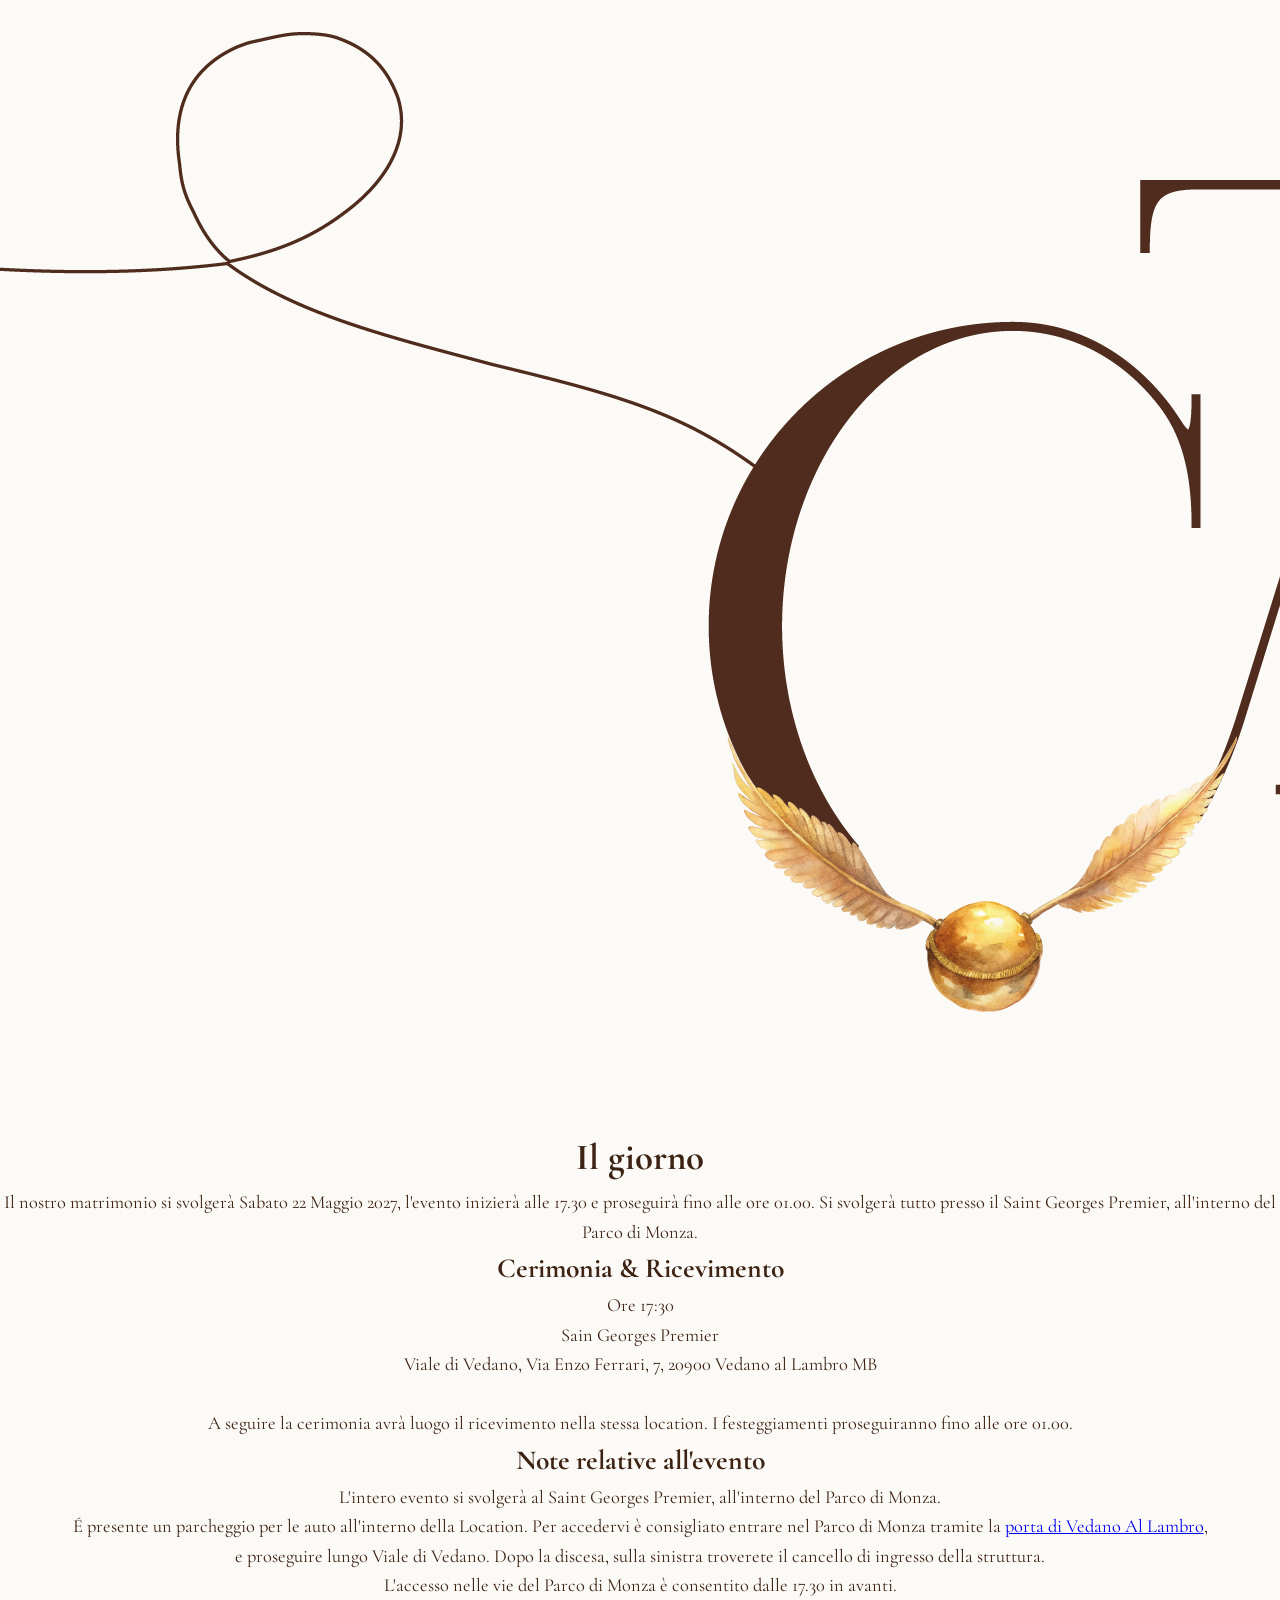
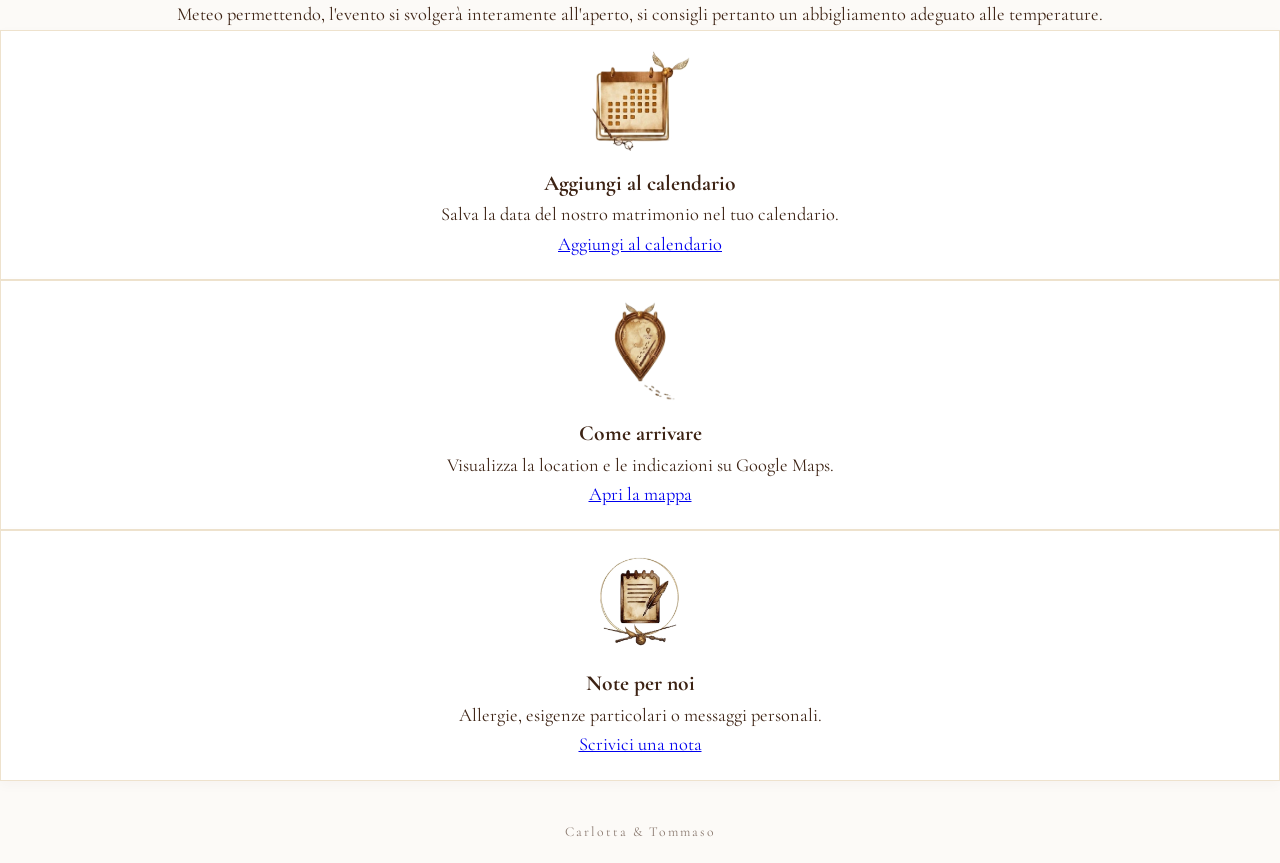
==== commit 5bf945e5: "Change class name for header image" ====
--- a/evento.html
+++ b/evento.html
@@ -17,7 +17,7 @@
   
 <header class="site-header">
   <a href="index.html">
-    <img src="C&T.png" alt="Carlotta e Tommaso – 12 giugno 2026" class="site-header-image">
+    <img src="C&T.png" alt="Carlotta e Tommaso – 12 giugno 2026" class="logo-secondary">
   </a>
 </header>
   
--- a/style.css
+++ b/style.css
@@ -37,7 +37,7 @@
 
 /* 1. Header & Logo Ingrandito */
 header {
-  padding: 30px 0 10px 0;
+  padding: 25px 0 10px 0;
   width: 100%;
 }
 
@@ -49,7 +49,7 @@
 }
 
 .logo-container img {
-  max-width: 600px; /* Logo ingrandito per una visibilità ottimale */
+  max-width: 400px; /* Logo ingrandito per una visibilità ottimale */
   width: 100%;
   height: auto;
   display: block;
@@ -64,7 +64,22 @@
   padding: 14px 0;
   width: 100%;
 }
-
+.logo-container img.logo-secondary {
+  max-width: 170px; /* Logo più discreto e compatto per non rubare spazio ai contenuti */
+}
+@media (max-width: 600px) {
+  header {
+    padding: 15px 0 5px 0;
+  }
+
+  .logo-container img {
+    max-width: 210px; /* Leggermente ridotto su mobile per la home */
+  }
+
+  .logo-container img.logo-secondary {
+    max-width: 130px; /* Molto compatto su mobile per le pagine interne */
+  }
+}
 .nav-links {
   list-style: none; /* Rimuove i punti dell'elenco */
   display: flex;
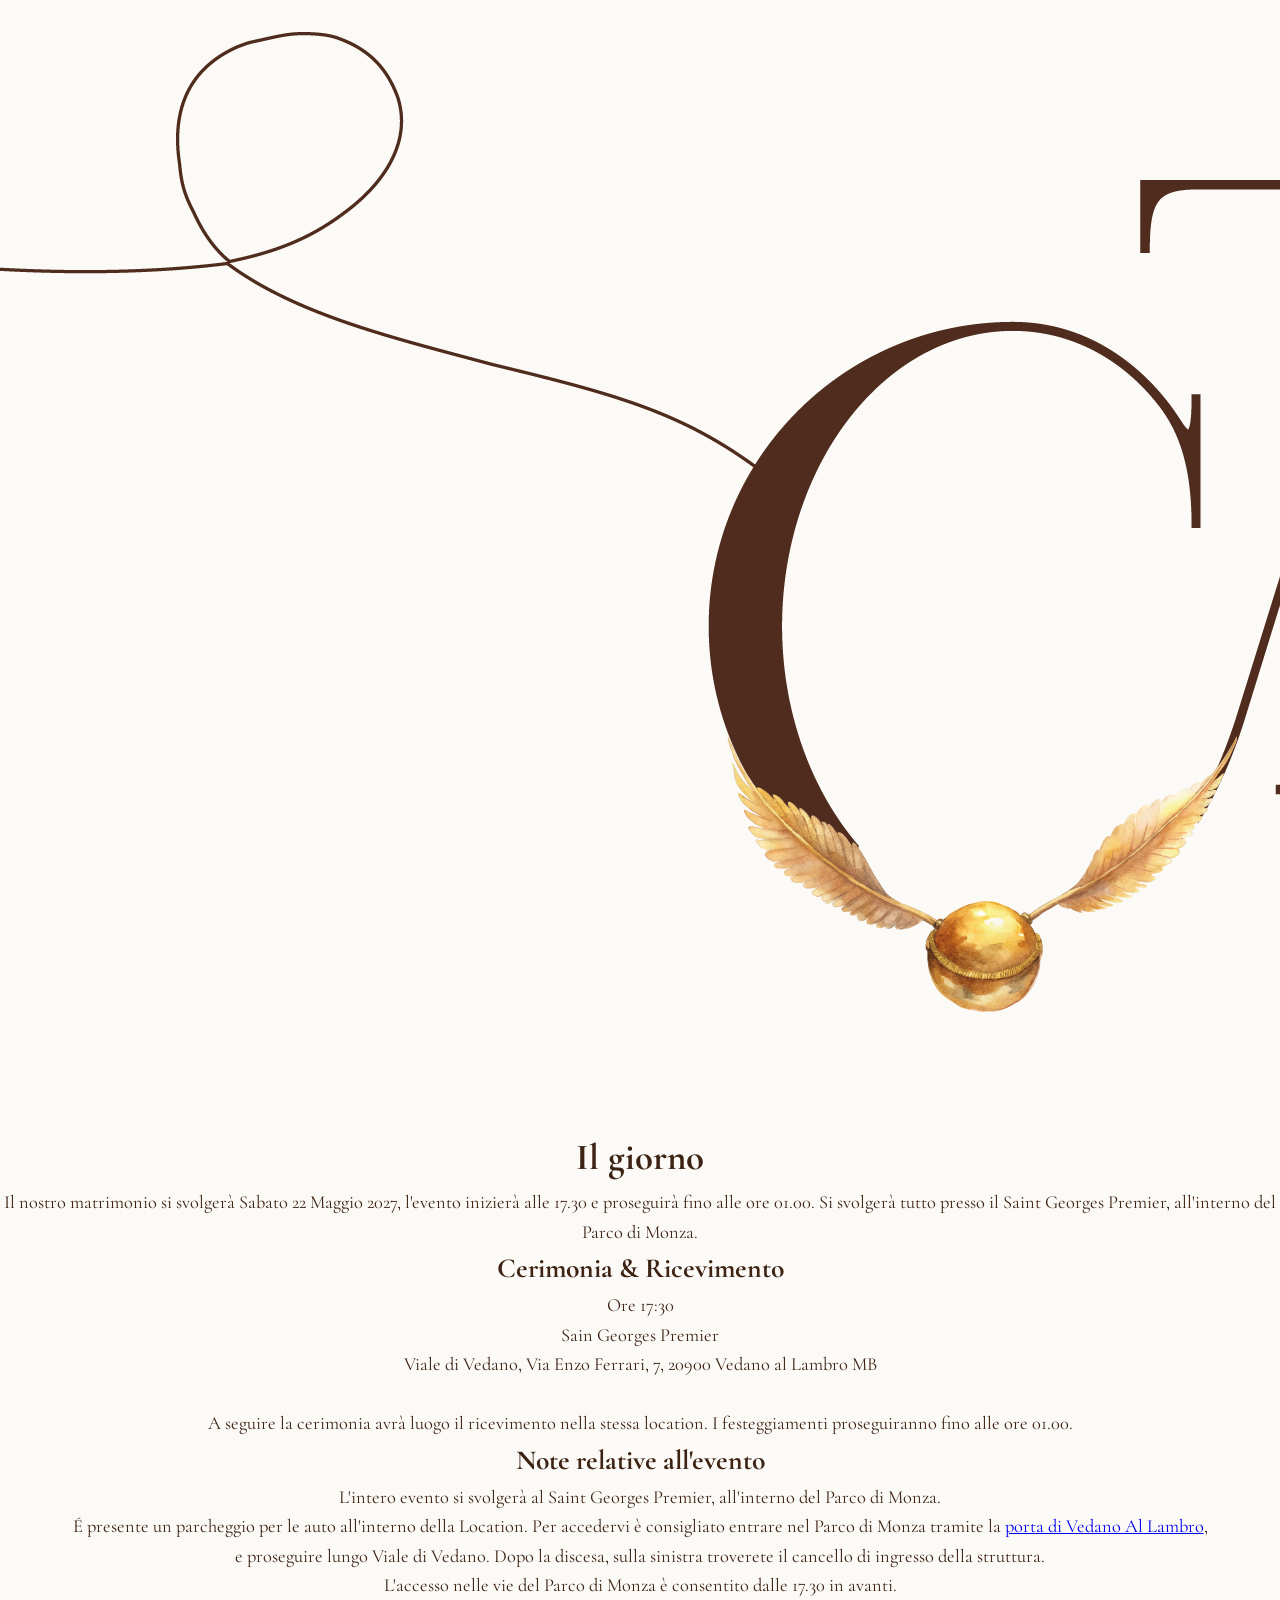
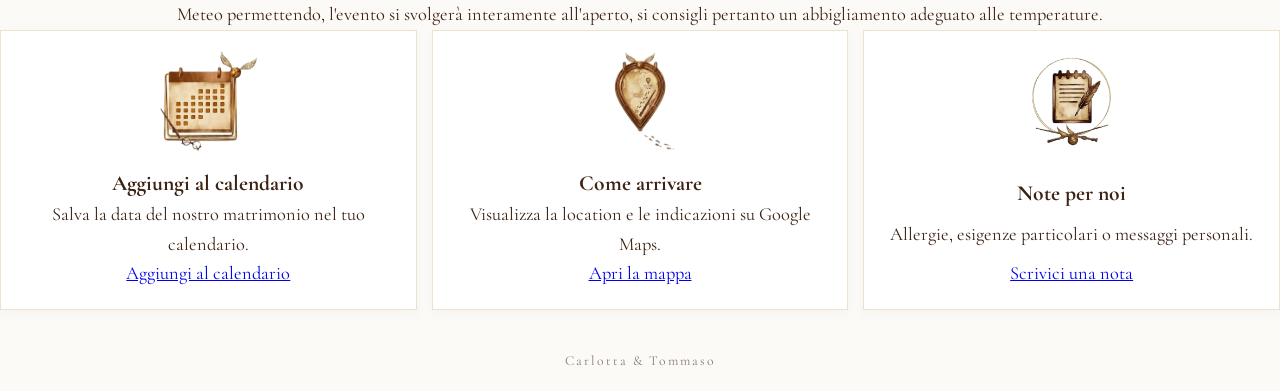
==== commit 95d07f7d: "Refactor section structure for info cards" ====
--- a/evento.html
+++ b/evento.html
@@ -63,8 +63,8 @@
     </section>
 
   </main>
-<section class="info-cards">
-   <div class="card">
+ <section class="cards-grid">
+  <div class="card">
   <img src="Calen.png" alt="Calendario" class="card-icon">
 
   <h3>Aggiungi al calendario</h3>
--- a/style.css
+++ b/style.css
@@ -65,7 +65,7 @@
   width: 100%;
 }
 .logo-container img.logo-secondary {
-  max-width: 170px; /* Logo più discreto e compatto per non rubare spazio ai contenuti */
+  max-width: 50px; /* Logo più discreto e compatto per non rubare spazio ai contenuti */
 }
 @media (max-width: 600px) {
   header {
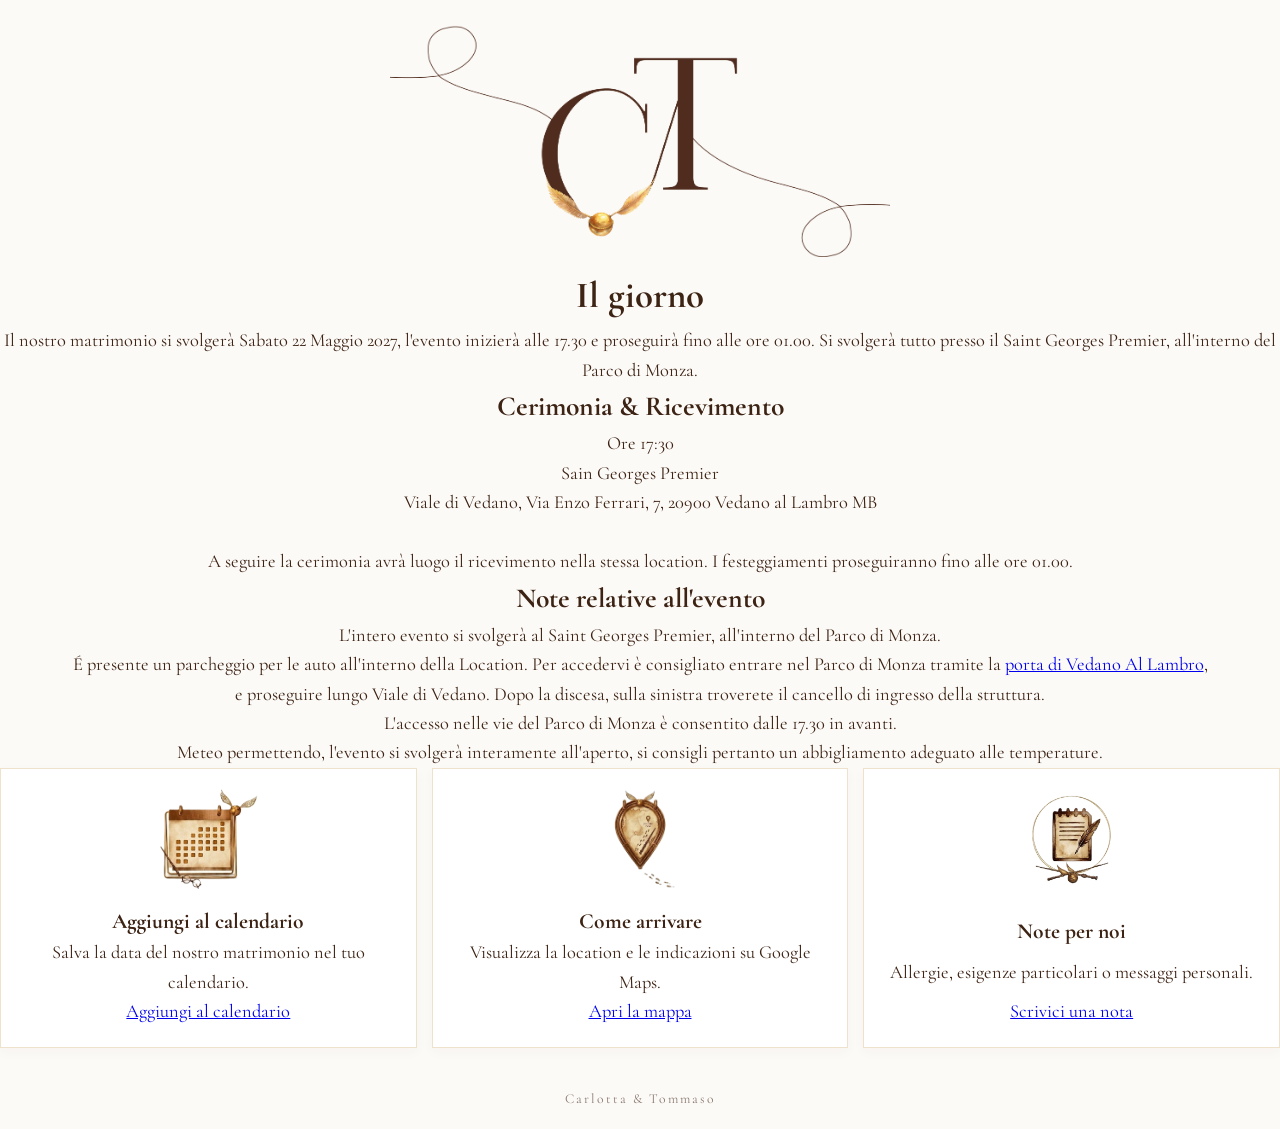
==== commit 37b040f6: "Update evento.html" ====
--- a/evento.html
+++ b/evento.html
@@ -15,10 +15,12 @@
 
   <!-- HEADER SEMPLICE -->
   
-<header class="site-header">
-  <a href="index.html">
-    <img src="C&T.png" alt="Carlotta e Tommaso – 12 giugno 2026" class="logo-secondary">
-  </a>
+<header>
+  <div class="logo-container">
+    <a href="index.html">
+      <img class="logo-secondary" alt="Carlotta e Tommaso – 12 giugno 2026" src="C&T.png">
+    </a>
+  </div>
 </header>
   
 <!-- <header class="header">
--- a/style.css
+++ b/style.css
@@ -56,6 +56,14 @@
   margin: 0 auto;
 }
 
+.logo-container img.logo-secondary {
+  max-width: 500px !important;
+  width: 100%;
+  height: auto;
+  display: block;
+  margin: 0 auto;
+}
+
 /* Menu di Navigazione Orizzontale */
 nav {
   margin: 25px 0 35px 0;
@@ -63,22 +71,6 @@
   border-bottom: 1px solid rgba(197, 160, 89, 0.25);
   padding: 14px 0;
   width: 100%;
-}
-.logo-container img.logo-secondary {
-  max-width: 50px; /* Logo più discreto e compatto per non rubare spazio ai contenuti */
-}
-@media (max-width: 600px) {
-  header {
-    padding: 15px 0 5px 0;
-  }
-
-  .logo-container img {
-    max-width: 210px; /* Leggermente ridotto su mobile per la home */
-  }
-
-  .logo-container img.logo-secondary {
-    max-width: 130px; /* Molto compatto su mobile per le pagine interne */
-  }
 }
 .nav-links {
   list-style: none; /* Rimuove i punti dell'elenco */
@@ -265,4 +257,3 @@
   .names-heading {
     font-size: 2rem;
   }
-}
